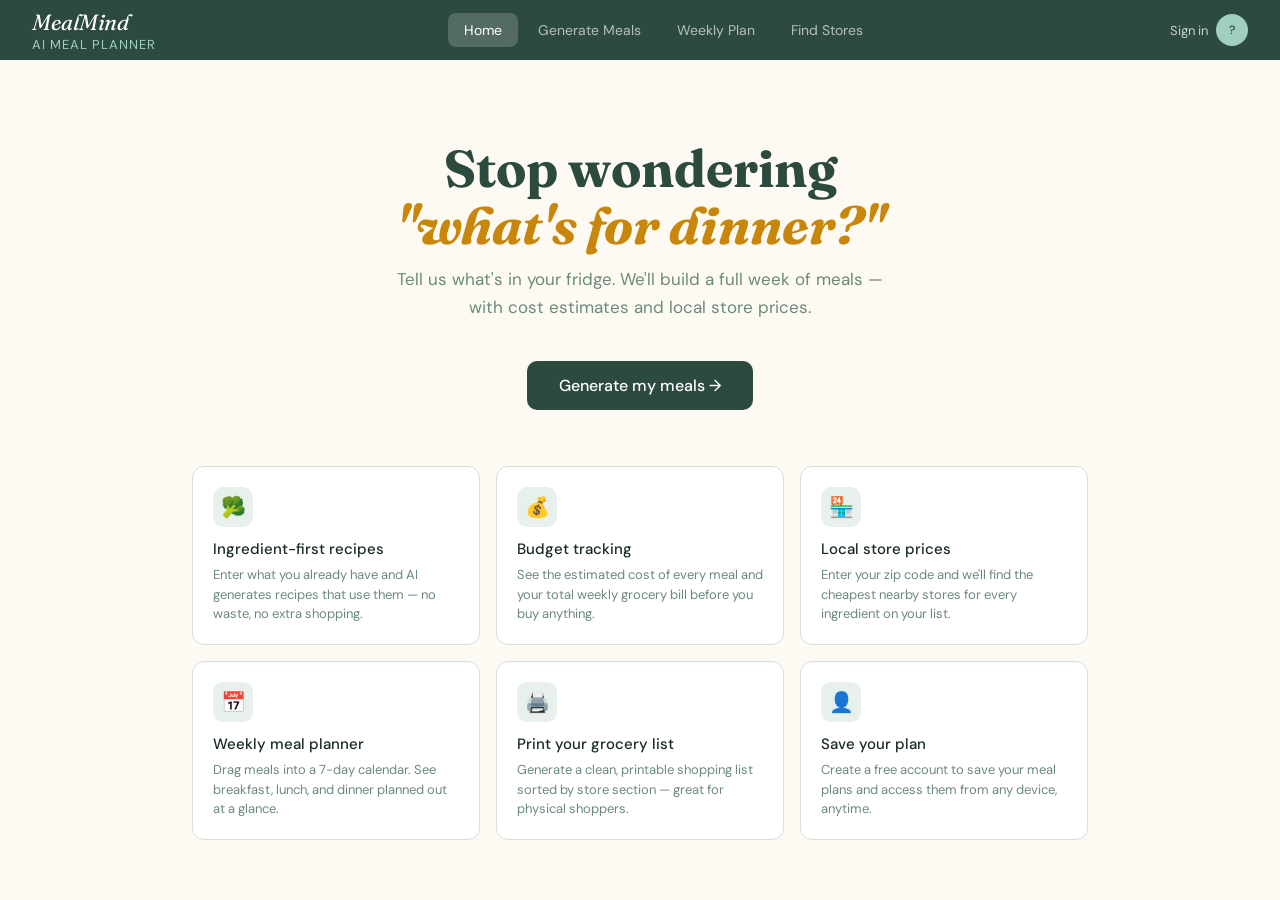
==== meal_planner_app.html @ 2495bc1e "added html test the main html file has been added.... testing it right now" ====
<style>
@import url('https://fonts.googleapis.com/css2?family=Fraunces:ital,wght@0,400;0,500;1,400&family=DM+Sans:wght@400;500&display=swap');
*{box-sizing:border-box;margin:0;padding:0}
:root{
  --cream:#FDFAF4;--sage:#2D4A3E;--sage-light:#4A7A6A;--sage-pale:#E8F0EC;
  --amber:#C8860A;--amber-light:#FFF3D6;--white:#FFFFFF;
  --text:#1A2B24;--muted:#6B8A7A;--border:#D4E0D8;
  --radius:12px;--font-head:'Fraunces',serif;--font-body:'DM Sans',sans-serif;
}
body{font-family:var(--font-body);background:var(--cream);color:var(--text);min-height:100vh}
.sr-only{position:absolute;width:1px;height:1px;overflow:hidden;clip:rect(0,0,0,0)}

/* NAV */
nav{background:var(--sage);padding:0 2rem;display:flex;align-items:center;justify-content:space-between;height:60px;position:sticky;top:0;z-index:100}
.logo{font-family:var(--font-head);font-size:22px;color:#fff;font-style:italic;letter-spacing:-0.5px}
.logo span{font-style:normal;color:#9FCFBF;font-size:13px;display:block;font-family:var(--font-body);letter-spacing:1px;text-transform:uppercase}
.nav-tabs{display:flex;gap:4px}
.nav-tab{background:none;border:none;color:rgba(255,255,255,0.65);font-family:var(--font-body);font-size:14px;padding:8px 16px;border-radius:8px;cursor:pointer;transition:all 0.2s}
.nav-tab:hover{color:#fff;background:rgba(255,255,255,0.1)}
.nav-tab.active{color:#fff;background:rgba(255,255,255,0.18)}
.nav-user{display:flex;align-items:center;gap:8px;color:rgba(255,255,255,0.75);font-size:13px}
.avatar{width:32px;height:32px;border-radius:50%;background:#9FCFBF;display:flex;align-items:center;justify-content:center;font-weight:500;font-size:12px;color:var(--sage)}

/* PAGES */
.page{display:none;padding:2rem;max-width:960px;margin:0 auto}
.page.active{display:block}

/* HOME */
.hero{text-align:center;padding:3rem 1rem 2rem}
.hero h1{font-family:var(--font-head);font-size:52px;color:var(--sage);line-height:1.1;margin-bottom:0.5rem}
.hero h1 em{color:var(--amber);font-style:italic}
.hero p{color:var(--muted);font-size:17px;max-width:520px;margin:0.75rem auto 2rem;line-height:1.6}
.feature-grid{display:grid;grid-template-columns:repeat(3,1fr);gap:1rem;margin-top:1.5rem}
.feat-card{background:var(--white);border:0.5px solid var(--border);border-radius:var(--radius);padding:1.25rem;text-align:left}
.feat-icon{width:40px;height:40px;border-radius:10px;background:var(--sage-pale);display:flex;align-items:center;justify-content:center;margin-bottom:0.75rem;font-size:20px}
.feat-card h3{font-size:15px;font-weight:500;color:var(--text);margin-bottom:0.4rem}
.feat-card p{font-size:13px;color:var(--muted);line-height:1.5}
.cta-btn{background:var(--sage);color:#fff;border:none;padding:14px 32px;border-radius:10px;font-family:var(--font-body);font-size:16px;font-weight:500;cursor:pointer;transition:all 0.2s;margin-top:0.5rem}
.cta-btn:hover{background:var(--sage-light)}

/* GENERATE PAGE */
.page-title{font-family:var(--font-head);font-size:34px;color:var(--sage);margin-bottom:0.25rem}
.page-sub{color:var(--muted);font-size:15px;margin-bottom:2rem}
.two-col{display:grid;grid-template-columns:1fr 1fr;gap:1.5rem}
.card{background:var(--white);border:0.5px solid var(--border);border-radius:var(--radius);padding:1.5rem}
.card-title{font-size:14px;font-weight:500;color:var(--muted);text-transform:uppercase;letter-spacing:0.8px;margin-bottom:1rem}
.tag-input-wrap{display:flex;gap:8px;margin-bottom:0.75rem}
.tag-input-wrap input{flex:1;padding:9px 12px;border:0.5px solid var(--border);border-radius:8px;font-family:var(--font-body);font-size:14px;background:var(--cream);color:var(--text);outline:none}
.tag-input-wrap input:focus{border-color:var(--sage-light)}
.add-btn{background:var(--sage);color:#fff;border:none;padding:9px 14px;border-radius:8px;font-size:14px;cursor:pointer;font-family:var(--font-body)}
.tags{display:flex;flex-wrap:wrap;gap:6px;min-height:36px}
.tag{background:var(--sage-pale);color:var(--sage);padding:5px 10px;border-radius:20px;font-size:13px;display:flex;align-items:center;gap:5px}
.tag button{background:none;border:none;color:var(--sage-light);cursor:pointer;font-size:16px;line-height:1;padding:0}
.pref-row{display:flex;align-items:center;justify-content:space-between;padding:8px 0;border-bottom:0.5px solid var(--border)}
.pref-row:last-child{border-bottom:none}
.pref-label{font-size:14px;color:var(--text)}
select,input[type=text],input[type=number]{padding:7px 10px;border:0.5px solid var(--border);border-radius:8px;font-family:var(--font-body);font-size:13px;background:var(--cream);color:var(--text);outline:none}
select:focus,input[type=text]:focus,input[type=number]:focus{border-color:var(--sage-light)}
.gen-btn{width:100%;background:var(--sage);color:#fff;border:none;padding:14px;border-radius:10px;font-family:var(--font-head);font-size:18px;font-style:italic;cursor:pointer;margin-top:1.5rem;transition:all 0.2s}
.gen-btn:hover{background:var(--sage-light)}
.gen-btn:disabled{opacity:0.6;cursor:not-allowed}

/* RESULTS */
.results-area{margin-top:1.5rem}
.recipe-card{background:var(--white);border:0.5px solid var(--border);border-radius:var(--radius);padding:1.5rem;margin-bottom:1rem}
.recipe-header{display:flex;align-items:flex-start;justify-content:space-between;margin-bottom:1rem}
.recipe-name{font-family:var(--font-head);font-size:22px;color:var(--sage)}
.recipe-meta{display:flex;gap:1rem;font-size:13px;color:var(--muted);margin-top:4px}
.badge{background:var(--amber-light);color:var(--amber);padding:4px 10px;border-radius:20px;font-size:12px;font-weight:500}
.cost-big{font-family:var(--font-head);font-size:28px;color:var(--text);text-align:right}
.cost-big small{font-size:13px;font-family:var(--font-body);color:var(--muted);display:block}
.two-col-recipe{display:grid;grid-template-columns:1fr 1fr;gap:1.5rem}
.section-label{font-size:12px;font-weight:500;color:var(--muted);text-transform:uppercase;letter-spacing:0.8px;margin-bottom:0.6rem}
.ingredient-list{list-style:none}
.ingredient-list li{font-size:14px;color:var(--text);padding:5px 0;border-bottom:0.5px solid var(--border);display:flex;justify-content:space-between}
.ingredient-list li:last-child{border-bottom:none}
.store-price{color:var(--amber);font-size:12px;font-weight:500}
.steps ol{padding-left:1.2rem}
.steps li{font-size:14px;color:var(--text);line-height:1.6;margin-bottom:0.5rem}
.recipe-actions{display:flex;gap:8px;margin-top:1rem;padding-top:1rem;border-top:0.5px solid var(--border)}
.action-btn{border:0.5px solid var(--border);background:none;padding:8px 14px;border-radius:8px;font-size:13px;font-family:var(--font-body);cursor:pointer;color:var(--text);transition:all 0.2s}
.action-btn:hover{background:var(--sage-pale);border-color:var(--sage-light)}
.action-btn.primary{background:var(--sage);color:#fff;border-color:var(--sage)}
.action-btn.primary:hover{background:var(--sage-light)}

/* MEAL PLAN */
.week-grid{display:grid;grid-template-columns:repeat(7,1fr);gap:8px;margin-bottom:1.5rem}
.day-col{background:var(--white);border:0.5px solid var(--border);border-radius:var(--radius);overflow:hidden;min-height:200px}
.day-head{background:var(--sage);color:#fff;font-size:12px;font-weight:500;text-align:center;padding:8px 4px;text-transform:uppercase;letter-spacing:0.5px}
.day-head.today{background:var(--amber)}
.meal-slot{padding:6px 8px;border-bottom:0.5px solid var(--border);min-height:52px}
.meal-slot:last-child{border-bottom:none}
.meal-type{font-size:10px;color:var(--muted);text-transform:uppercase;letter-spacing:0.5px;margin-bottom:3px}
.meal-name{font-size:12px;color:var(--text);line-height:1.3}
.meal-cost{font-size:11px;color:var(--amber);margin-top:2px}
.add-meal-btn{width:100%;background:none;border:none;padding:6px;font-size:18px;color:var(--border);cursor:pointer;transition:color 0.2s}
.add-meal-btn:hover{color:var(--sage)}
.plan-summary{display:grid;grid-template-columns:repeat(4,1fr);gap:1rem;margin-bottom:1.5rem}
.sum-card{background:var(--white);border:0.5px solid var(--border);border-radius:var(--radius);padding:1rem;text-align:center}
.sum-num{font-family:var(--font-head);font-size:28px;color:var(--sage);display:block}
.sum-label{font-size:12px;color:var(--muted);margin-top:2px}
.plan-actions{display:flex;gap:8px;margin-top:1rem}

/* STORES PAGE */
.zip-row{display:flex;gap:10px;align-items:center;margin-bottom:1.5rem}
.zip-row input{width:160px;font-size:16px;letter-spacing:1px}
.zip-btn{background:var(--sage);color:#fff;border:none;padding:10px 20px;border-radius:8px;font-family:var(--font-body);font-size:14px;cursor:pointer}
.stores-grid{display:grid;grid-template-columns:repeat(2,1fr);gap:1rem}
.store-card{background:var(--white);border:0.5px solid var(--border);border-radius:var(--radius);padding:1.25rem;display:flex;gap:1rem;align-items:flex-start}
.store-icon{width:44px;height:44px;border-radius:10px;background:var(--sage-pale);display:flex;align-items:center;justify-content:center;font-size:22px;flex-shrink:0}
.store-info h3{font-size:15px;font-weight:500;margin-bottom:4px}
.store-info p{font-size:13px;color:var(--muted);margin-bottom:6px}
.store-tags{display:flex;gap:5px;flex-wrap:wrap}
.store-tag{background:var(--sage-pale);color:var(--sage);font-size:11px;padding:2px 8px;border-radius:10px}
.cheapest-badge{background:var(--amber-light);color:var(--amber);font-size:11px;padding:2px 8px;border-radius:10px;font-weight:500}

/* LOADING */
.loading{text-align:center;padding:3rem;color:var(--muted)}
.spinner{width:36px;height:36px;border:3px solid var(--border);border-top-color:var(--sage);border-radius:50%;animation:spin 0.8s linear infinite;margin:0 auto 1rem}
@keyframes spin{to{transform:rotate(360deg)}}

/* PRINT */
@media print{
  nav,.nav-tabs,.gen-btn,.action-btn,.cta-btn{display:none!important}
  .page.active{padding:0}
  .week-grid{grid-template-columns:repeat(7,1fr)}
}

/* LOGIN MODAL */
.modal-bg{display:none;position:fixed;inset:0;background:rgba(0,0,0,0.45);z-index:200;align-items:center;justify-content:center}
.modal-bg.open{display:flex}
.modal{background:var(--white);border-radius:16px;padding:2rem;width:360px;max-width:90vw}
.modal h2{font-family:var(--font-head);font-size:24px;color:var(--sage);margin-bottom:0.25rem}
.modal p{font-size:14px;color:var(--muted);margin-bottom:1.5rem}
.form-row{margin-bottom:1rem}
.form-row label{display:block;font-size:13px;color:var(--muted);margin-bottom:5px}
.form-row input{width:100%;padding:10px 12px;border:0.5px solid var(--border);border-radius:8px;font-family:var(--font-body);font-size:14px;background:var(--cream);color:var(--text);outline:none}
.form-row input:focus{border-color:var(--sage-light)}
.modal-btn{width:100%;background:var(--sage);color:#fff;border:none;padding:12px;border-radius:8px;font-family:var(--font-body);font-size:15px;cursor:pointer;margin-top:0.5rem}
.modal-close{float:right;background:none;border:none;font-size:22px;color:var(--muted);cursor:pointer;line-height:1}
</style>

<h2 class="sr-only">MealMind — AI-powered meal planner for college students</h2>

<!-- NAV -->
<nav>
  <div class="logo">MealMind <span>AI Meal Planner</span></div>
  <div class="nav-tabs">
    <button class="nav-tab active" onclick="showPage('home')">Home</button>
    <button class="nav-tab" onclick="showPage('generate')">Generate Meals</button>
    <button class="nav-tab" onclick="showPage('planner')">Weekly Plan</button>
    <button class="nav-tab" onclick="showPage('stores')">Find Stores</button>
  </div>
  <div class="nav-user">
    <span id="user-label" style="cursor:pointer" onclick="openLogin()">Sign in</span>
    <div class="avatar" id="avatar-circle" onclick="openLogin()" style="cursor:pointer">?</div>
  </div>
</nav>

<!-- HOME PAGE -->
<div class="page active" id="page-home">
  <div class="hero">
    <h1>Stop wondering<br><em>"what's for dinner?"</em></h1>
    <p>Tell us what's in your fridge. We'll build a full week of meals — with cost estimates and local store prices.</p>
    <button class="cta-btn" onclick="showPage('generate')">Generate my meals →</button>
  </div>
  <div class="feature-grid">
    <div class="feat-card">
      <div class="feat-icon">🥦</div>
      <h3>Ingredient-first recipes</h3>
      <p>Enter what you already have and AI generates recipes that use them — no waste, no extra shopping.</p>
    </div>
    <div class="feat-card">
      <div class="feat-icon">💰</div>
      <h3>Budget tracking</h3>
      <p>See the estimated cost of every meal and your total weekly grocery bill before you buy anything.</p>
    </div>
    <div class="feat-card">
      <div class="feat-icon">🏪</div>
      <h3>Local store prices</h3>
      <p>Enter your zip code and we'll find the cheapest nearby stores for every ingredient on your list.</p>
    </div>
    <div class="feat-card">
      <div class="feat-icon">📅</div>
      <h3>Weekly meal planner</h3>
      <p>Drag meals into a 7-day calendar. See breakfast, lunch, and dinner planned out at a glance.</p>
    </div>
    <div class="feat-card">
      <div class="feat-icon">🖨️</div>
      <h3>Print your grocery list</h3>
      <p>Generate a clean, printable shopping list sorted by store section — great for physical shoppers.</p>
    </div>
    <div class="feat-card">
      <div class="feat-icon">👤</div>
      <h3>Save your plan</h3>
      <p>Create a free account to save your meal plans and access them from any device, anytime.</p>
    </div>
  </div>
</div>

<!-- GENERATE PAGE -->
<div class="page" id="page-generate">
  <h1 class="page-title">Generate a recipe</h1>
  <p class="page-sub">Add ingredients you have on hand, set your preferences, and let AI cook up ideas.</p>
  <div class="two-col">
    <div>
      <div class="card">
        <div class="card-title">Ingredients I have</div>
        <div class="tag-input-wrap">
          <input type="text" id="ing-input" placeholder="e.g. chicken, rice, broccoli..." onkeydown="if(event.key==='Enter')addIngredient()">
          <button class="add-btn" onclick="addIngredient()">Add</button>
        </div>
        <div class="tags" id="ing-tags"></div>
        <div style="margin-top:1rem;padding-top:1rem;border-top:0.5px solid var(--border)">
          <div style="font-size:12px;color:var(--muted);margin-bottom:8px;text-transform:uppercase;letter-spacing:0.5px">Quick add common items</div>
          <div style="display:flex;flex-wrap:wrap;gap:6px" id="quick-tags"></div>
        </div>
      </div>
    </div>
    <div>
      <div class="card">
        <div class="card-title">Preferences</div>
        <div class="pref-row">
          <span class="pref-label">Meal type</span>
          <select id="meal-type"><option>Any</option><option>Breakfast</option><option>Lunch</option><option>Dinner</option><option>Snack</option></select>
        </div>
        <div class="pref-row">
          <span class="pref-label">Dietary restriction</span>
          <select id="diet"><option>None</option><option>Vegetarian</option><option>Vegan</option><option>Gluten-free</option><option>Dairy-free</option></select>
        </div>
        <div class="pref-row">
          <span class="pref-label">Cook time</span>
          <select id="cook-time"><option>Any</option><option>Under 15 min</option><option>Under 30 min</option><option>Under 1 hour</option></select>
        </div>
        <div class="pref-row">
          <span class="pref-label">Budget per meal</span>
          <select id="budget"><option>Any</option><option>Under $3</option><option>Under $5</option><option>Under $8</option><option>Under $12</option></select>
        </div>
        <div class="pref-row">
          <span class="pref-label">Servings</span>
          <input type="number" id="servings" value="2" min="1" max="8" style="width:60px">
        </div>
        <div class="pref-row">
          <span class="pref-label">Zip code</span>
          <input type="text" id="gen-zip" placeholder="e.g. 83440" style="width:110px">
        </div>
      </div>
    </div>
  </div>
  <button class="gen-btn" id="gen-btn" onclick="generateRecipe()">✦ Generate recipe ideas</button>
  <div class="results-area" id="results-area"></div>
</div>

<!-- PLANNER PAGE -->
<div class="page" id="page-planner">
  <h1 class="page-title">Weekly meal plan</h1>
  <p class="page-sub">Your planned meals for the week at a glance.</p>
  <div class="plan-summary">
    <div class="sum-card"><span class="sum-num" id="total-cost">$0</span><div class="sum-label">Est. weekly cost</div></div>
    <div class="sum-card"><span class="sum-num" id="total-meals">0</span><div class="sum-label">Meals planned</div></div>
    <div class="sum-card"><span class="sum-num" id="avg-cost">$0</span><div class="sum-label">Avg. per meal</div></div>
    <div class="sum-card"><span class="sum-num" id="savings">$0</span><div class="sum-label">Est. savings</div></div>
  </div>
  <div class="week-grid" id="week-grid"></div>
  <div class="plan-actions">
    <button class="action-btn primary" onclick="generateWeekPlan()">✦ AI fill my week</button>
    <button class="action-btn" onclick="window.print()">🖨 Print grocery list</button>
    <button class="action-btn" onclick="clearPlan()">Clear plan</button>
  </div>
</div>

<!-- STORES PAGE -->
<div class="page" id="page-stores">
  <h1 class="page-title">Find nearby stores</h1>
  <p class="page-sub">Enter your zip code to find the cheapest grocery stores in your area.</p>
  <div class="zip-row">
    <input type="text" id="zip-input" placeholder="Enter zip code" maxlength="5" style="width:160px;font-size:15px">
    <button class="zip-btn" onclick="findStores()">Search stores</button>
  </div>
  <div id="stores-result"></div>
</div>

<!-- LOGIN MODAL -->
<div class="modal-bg" id="modal-bg" onclick="if(event.target===this)closeLogin()">
  <div class="modal">
    <button class="modal-close" onclick="closeLogin()">×</button>
    <h2>Welcome back</h2>
    <p>Sign in to save your meal plans and grocery lists.</p>
    <div class="form-row"><label>Email</label><input type="text" id="login-email" placeholder="you@school.edu"></div>
    <div class="form-row"><label>Password</label><input type="password" id="login-pass" placeholder="••••••••"></div>
    <button class="modal-btn" onclick="doLogin()">Sign in</button>
    <p style="text-align:center;font-size:13px;color:var(--muted);margin-top:1rem;cursor:pointer" onclick="doLogin()">Don't have an account? <span style="color:var(--sage)">Sign up free</span></p>
  </div>
</div>

<script>
const QUICK = ['eggs','pasta','rice','chicken','onion','garlic','tomatoes','cheese','milk','bread','potatoes','carrots','beans','spinach','olive oil'];
let ingredients = [];
let mealPlan = {};
let loggedIn = false;
let userName = '';

const days = ['Mon','Tue','Wed','Thu','Fri','Sat','Sun'];
const slots = ['Breakfast','Lunch','Dinner'];

function init(){
  const qt = document.getElementById('quick-tags');
  QUICK.forEach(i=>{
    const b = document.createElement('button');
    b.textContent = i;
    b.className = 'tag';
    b.style.cursor='pointer';
    b.onclick=()=>{if(!ingredients.includes(i)){ingredients.push(i);renderTags();}};
    qt.appendChild(b);
  });
  buildWeekGrid();
}

function showPage(p){
  document.querySelectorAll('.page').forEach(el=>el.classList.remove('active'));
  document.querySelectorAll('.nav-tab').forEach(el=>el.classList.remove('active'));
  document.getElementById('page-'+p).classList.add('active');
  const tabs = document.querySelectorAll('.nav-tab');
  const map = {home:0,generate:1,planner:2,stores:3};
  tabs[map[p]].classList.add('active');
}

function addIngredient(){
  const inp = document.getElementById('ing-input');
  const val = inp.value.trim().toLowerCase();
  if(val && !ingredients.includes(val)){ingredients.push(val);renderTags();}
  inp.value='';
}

function removeIngredient(i){
  ingredients.splice(i,1);renderTags();
}

function renderTags(){
  const el = document.getElementById('ing-tags');
  el.innerHTML = ingredients.map((t,i)=>`<span class="tag">${t}<button onclick="removeIngredient(${i})">×</button></span>`).join('');
}

async function generateRecipe(){
  if(ingredients.length===0){
    alert('Please add at least one ingredient!');return;
  }
  const btn = document.getElementById('gen-btn');
  btn.disabled=true; btn.textContent='Generating...';
  document.getElementById('results-area').innerHTML='<div class="loading"><div class="spinner"></div><p>AI is crafting your recipes...</p></div>';
  
  const diet = document.getElementById('diet').value;
  const mtype = document.getElementById('meal-type').value;
  const time = document.getElementById('cook-time').value;
  const budget = document.getElementById('budget').value;
  const servings = document.getElementById('servings').value;
  const zip = document.getElementById('gen-zip').value || '83440';

  const prompt = `You are a college meal planning assistant. Given these ingredients: ${ingredients.join(', ')}, generate 2 creative, budget-friendly recipes. 
Preferences: meal type=${mtype}, dietary=${diet}, cook time=${time}, budget=${budget}, servings=${servings}.

Respond ONLY with a JSON array of 2 recipe objects, no markdown, no preamble. Each object:
{
  "name": string,
  "cookTime": string,
  "servings": number,
  "costPerServing": number,
  "totalCost": number,
  "ingredients": [{"name":string,"amount":string,"estimatedPrice":number,"cheapestStore":string}],
  "steps": [string],
  "tags": [string],
  "mealType": string
}
Keep costs realistic for US college students (very budget friendly). Pick realistic local store names (Walmart, Kroger, Aldi, Target, etc.) for cheapestStore based on zip ${zip}.`;

  try{
    const res = await fetch('https://api.anthropic.com/v1/messages',{
      method:'POST',
      headers:{'Content-Type':'application/json'},
      body:JSON.stringify({
        model:'claude-sonnet-4-20250514',
        max_tokens:1500,
        messages:[{role:'user',content:prompt}]
      })
    });
    const data = await res.json();
    const text = data.content.map(c=>c.text||'').join('');
    const clean = text.replace(/```json|```/g,'').trim();
    const recipes = JSON.parse(clean);
    renderRecipes(recipes);
  }catch(e){
    document.getElementById('results-area').innerHTML=`<div class="card"><p style="color:red">Error generating recipes. Please try again.</p></div>`;
  }
  btn.disabled=false; btn.textContent='✦ Generate recipe ideas';
}

function renderRecipes(recipes){
  const area = document.getElementById('results-area');
  area.innerHTML = recipes.map((r,ri)=>`
  <div class="recipe-card">
    <div class="recipe-header">
      <div>
        <div class="recipe-name">${r.name}</div>
        <div class="recipe-meta">
          <span>⏱ ${r.cookTime}</span>
          <span>👤 ${r.servings} servings</span>
          <span>${r.mealType}</span>
        </div>
        <div style="margin-top:8px;display:flex;gap:6px;flex-wrap:wrap">
          ${(r.tags||[]).map(t=>`<span class="badge">${t}</span>`).join('')}
        </div>
      </div>
      <div>
        <div class="cost-big">$${r.totalCost.toFixed(2)}<small>total · $${r.costPerServing.toFixed(2)}/serving</small></div>
        <button class="action-btn primary" style="margin-top:8px;font-size:12px" onclick="addToPlan('${r.name.replace(/'/g,"\\'")}','$${r.totalCost.toFixed(2)}')">+ Add to plan</button>
      </div>
    </div>
    <div class="two-col-recipe">
      <div>
        <div class="section-label">Ingredients</div>
        <ul class="ingredient-list">
          ${r.ingredients.map(i=>`<li><span>${i.amount} ${i.name}</span><span><span class="store-price">$${(i.estimatedPrice||0).toFixed(2)}</span> <span style="font-size:11px;color:var(--muted)">${i.cheapestStore||''}</span></span></li>`).join('')}
        </ul>
      </div>
      <div class="steps">
        <div class="section-label">Instructions</div>
        <ol>${r.steps.map(s=>`<li>${s}</li>`).join('')}</ol>
      </div>
    </div>
    <div class="recipe-actions">
      <button class="action-btn" onclick="addToPlan('${r.name.replace(/'/g,"\\'")}','$${r.totalCost.toFixed(2)}')">📅 Add to meal plan</button>
      <button class="action-btn" onclick="printRecipe(${ri})">🖨 Print recipe</button>
      <button class="action-btn" onclick="saveRecipe('${r.name.replace(/'/g,"\\'")}')">♡ Save</button>
    </div>
  </div>`).join('');
  window._lastRecipes = recipes;
}

function addToPlan(name, cost){
  const day = days[Math.floor(Math.random()*7)];
  const slot = slots[Math.floor(Math.random()*3)];
  if(!mealPlan[day]) mealPlan[day]={};
  mealPlan[day][slot]={name,cost};
  renderWeekGrid();
  updateSummary();
  showPage('planner');
}

function buildWeekGrid(){
  const grid = document.getElementById('week-grid');
  const today = new Date().getDay();
  const todayMap={1:'Mon',2:'Tue',3:'Wed',4:'Thu',5:'Fri',6:'Sat',0:'Sun'};
  grid.innerHTML = days.map(d=>`
  <div class="day-col">
    <div class="day-head ${todayMap[today]===d?'today':''}">${d}</div>
    ${slots.map(s=>`
    <div class="meal-slot" id="slot-${d}-${s}">
      <div class="meal-type">${s}</div>
      <div class="meal-name" id="meal-${d}-${s}" style="color:var(--border);font-size:11px">empty</div>
    </div>`).join('')}
    <button class="add-meal-btn" onclick="promptAddMeal('${d}')">+</button>
  </div>`).join('');
}

function renderWeekGrid(){
  days.forEach(d=>{
    slots.forEach(s=>{
      const el = document.getElementById('meal-'+d+'-'+s);
      if(el && mealPlan[d]&&mealPlan[d][s]){
        const m = mealPlan[d][s];
        el.innerHTML=`<span style="color:var(--text)">${m.name}</span><div class="meal-cost">${m.cost}</div>`;
      }
    });
  });
}

function promptAddMeal(day){
  const name = prompt(`Add meal to ${day}:`);
  if(!name) return;
  const slot = slots[Math.floor(Math.random()*3)];
  if(!mealPlan[day]) mealPlan[day]={};
  mealPlan[day][slot]={name,cost:'$4.50'};
  renderWeekGrid();
  updateSummary();
}

function updateSummary(){
  let total=0,count=0;
  days.forEach(d=>{
    if(mealPlan[d]) slots.forEach(s=>{
      if(mealPlan[d][s]){
        count++;
        const c=parseFloat((mealPlan[d][s].cost||'$0').replace('$',''))||0;
        total+=c;
      }
    });
  });
  document.getElementById('total-cost').textContent='$'+total.toFixed(2);
  document.getElementById('total-meals').textContent=count;
  document.getElementById('avg-cost').textContent=count?'$'+(total/count).toFixed(2):'$0';
  document.getElementById('savings').textContent='$'+(total*0.18).toFixed(2);
}

async function generateWeekPlan(){
  const btn = document.querySelector('.plan-actions .action-btn.primary');
  btn.disabled=true; btn.textContent='Generating...';
  try{
    const res = await fetch('https://api.anthropic.com/v1/messages',{
      method:'POST',
      headers:{'Content-Type':'application/json'},
      body:JSON.stringify({
        model:'claude-sonnet-4-20250514',
        max_tokens:1000,
        messages:[{role:'user',content:`Generate a budget college meal plan for 7 days (Mon-Sun) with breakfast, lunch, dinner. Return ONLY JSON object: {"Mon":{"Breakfast":{"name":"...","cost":"$X.XX"},"Lunch":{...},"Dinner":{...}},...} for all 7 days. Keep costs under $5/meal. No markdown.`}]
      })
    });
    const data = await res.json();
    const text = data.content.map(c=>c.text||'').join('');
    const clean = text.replace(/```json|```/g,'').trim();
    mealPlan = JSON.parse(clean);
    renderWeekGrid();
    updateSummary();
  }catch(e){
    alert('Could not generate plan. Try again!');
  }
  btn.disabled=false; btn.textContent='✦ AI fill my week';
}

function clearPlan(){
  mealPlan={};
  buildWeekGrid();
  updateSummary();
}

function findStores(){
  const zip = document.getElementById('zip-input').value.trim();
  if(!zip||zip.length<5){alert('Enter a valid 5-digit zip code');return;}
  const el = document.getElementById('stores-result');
  el.innerHTML='<div class="loading"><div class="spinner"></div><p>Finding stores near '+zip+'...</p></div>';
  setTimeout(()=>{
    const stores=[
      {icon:'🛒',name:'Walmart Supercenter',dist:'0.8 mi',addr:'123 College Blvd',tags:['Cheapest overall','Open 24hr'],cheapest:true},
      {icon:'🏪',name:'Aldi',dist:'1.2 mi',addr:'456 Main St',tags:['Best produce prices','No-frills'],cheapest:false},
      {icon:'🛍',name:'Kroger',dist:'1.5 mi',addr:'789 University Ave',tags:['Good selection','Loyalty discounts'],cheapest:false},
      {icon:'🎯',name:'Target',dist:'2.1 mi',addr:'321 Market Ln',tags:['Household basics','Student deals'],cheapest:false},
    ];
    el.innerHTML=`<div class="stores-grid">${stores.map(s=>`
    <div class="store-card">
      <div class="store-icon">${s.icon}</div>
      <div class="store-info">
        <h3>${s.name}</h3>
        <p style="font-size:12px">📍 ${s.addr} · ${s.dist}</p>
        <div class="store-tags">
          ${s.cheapest?'<span class="cheapest-badge">💰 Cheapest near you</span>':''}
          ${s.tags.map(t=>`<span class="store-tag">${t}</span>`).join('')}
        </div>
      </div>
    </div>`).join('')}</div>
    <p style="font-size:13px;color:var(--muted);margin-top:1rem">Showing stores near zip code ${zip}. Prices vary — always check store apps for current deals.</p>`;
  },1200);
}

function openLogin(){
  document.getElementById('modal-bg').classList.add('open');
}
function closeLogin(){
  document.getElementById('modal-bg').classList.remove('open');
}
function doLogin(){
  const email = document.getElementById('login-email').value;
  const name = email.split('@')[0]||'Student';
  loggedIn=true; userName=name;
  document.getElementById('user-label').textContent=name;
  document.getElementById('avatar-circle').textContent=name[0].toUpperCase();
  closeLogin();
}

function saveRecipe(name){
  if(!loggedIn){openLogin();}else{alert('Recipe "'+name+'" saved to your account!');}
}

function printRecipe(idx){
  if(!window._lastRecipes) return;
  const r = window._lastRecipes[idx];
  const win=window.open('','_blank');
  win.document.write(`<html><head><title>${r.name}</title><style>body{font-family:sans-serif;max-width:600px;margin:2rem auto}h1{color:#2D4A3E}ul li{margin-bottom:4px}ol li{margin-bottom:6px}</style></head><body><h1>${r.name}</h1><p>⏱ ${r.cookTime} · 👤 ${r.servings} servings · 💰 $${r.totalCost.toFixed(2)} total</p><h2>Ingredients</h2><ul>${r.ingredients.map(i=>`<li>${i.amount} ${i.name} — $${(i.estimatedPrice||0).toFixed(2)} (${i.cheapestStore})</li>`).join('')}</ul><h2>Instructions</h2><ol>${r.steps.map(s=>`<li>${s}</li>`).join('')}</ol></body></html>`);
  win.print();
}

init();
</script>
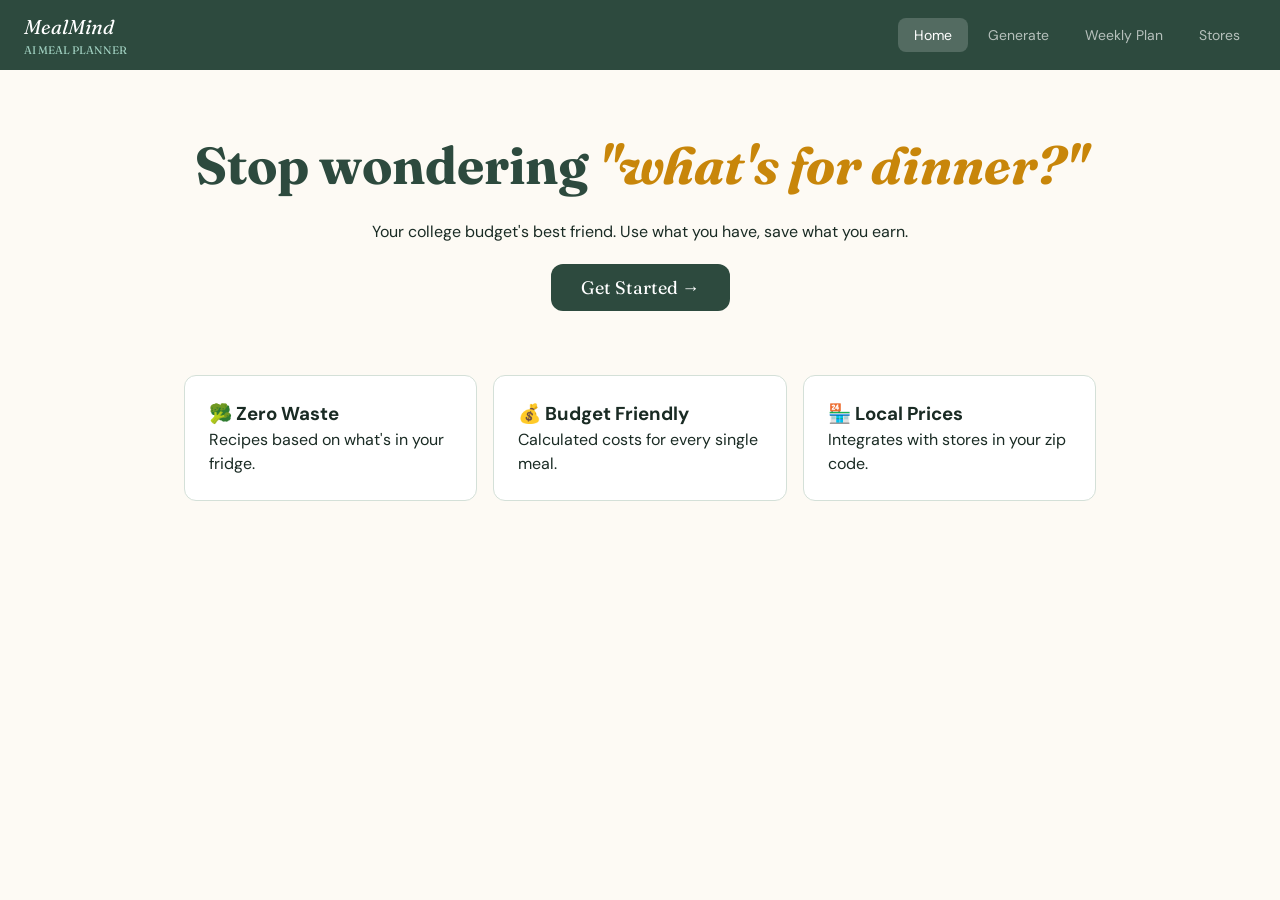
==== commit 8d45c76e: "changed the meal planner stuff" ====
--- a/meal_planner_app.html
+++ b/meal_planner_app.html
@@ -1,592 +1,255 @@
-
-<style>
-@import url('https://fonts.googleapis.com/css2?family=Fraunces:ital,wght@0,400;0,500;1,400&family=DM+Sans:wght@400;500&display=swap');
-*{box-sizing:border-box;margin:0;padding:0}
-:root{
-  --cream:#FDFAF4;--sage:#2D4A3E;--sage-light:#4A7A6A;--sage-pale:#E8F0EC;
-  --amber:#C8860A;--amber-light:#FFF3D6;--white:#FFFFFF;
-  --text:#1A2B24;--muted:#6B8A7A;--border:#D4E0D8;
-  --radius:12px;--font-head:'Fraunces',serif;--font-body:'DM Sans',sans-serif;
-}
-body{font-family:var(--font-body);background:var(--cream);color:var(--text);min-height:100vh}
-.sr-only{position:absolute;width:1px;height:1px;overflow:hidden;clip:rect(0,0,0,0)}
-
-/* NAV */
-nav{background:var(--sage);padding:0 2rem;display:flex;align-items:center;justify-content:space-between;height:60px;position:sticky;top:0;z-index:100}
-.logo{font-family:var(--font-head);font-size:22px;color:#fff;font-style:italic;letter-spacing:-0.5px}
-.logo span{font-style:normal;color:#9FCFBF;font-size:13px;display:block;font-family:var(--font-body);letter-spacing:1px;text-transform:uppercase}
-.nav-tabs{display:flex;gap:4px}
-.nav-tab{background:none;border:none;color:rgba(255,255,255,0.65);font-family:var(--font-body);font-size:14px;padding:8px 16px;border-radius:8px;cursor:pointer;transition:all 0.2s}
-.nav-tab:hover{color:#fff;background:rgba(255,255,255,0.1)}
-.nav-tab.active{color:#fff;background:rgba(255,255,255,0.18)}
-.nav-user{display:flex;align-items:center;gap:8px;color:rgba(255,255,255,0.75);font-size:13px}
-.avatar{width:32px;height:32px;border-radius:50%;background:#9FCFBF;display:flex;align-items:center;justify-content:center;font-weight:500;font-size:12px;color:var(--sage)}
-
-/* PAGES */
-.page{display:none;padding:2rem;max-width:960px;margin:0 auto}
-.page.active{display:block}
-
-/* HOME */
-.hero{text-align:center;padding:3rem 1rem 2rem}
-.hero h1{font-family:var(--font-head);font-size:52px;color:var(--sage);line-height:1.1;margin-bottom:0.5rem}
-.hero h1 em{color:var(--amber);font-style:italic}
-.hero p{color:var(--muted);font-size:17px;max-width:520px;margin:0.75rem auto 2rem;line-height:1.6}
-.feature-grid{display:grid;grid-template-columns:repeat(3,1fr);gap:1rem;margin-top:1.5rem}
-.feat-card{background:var(--white);border:0.5px solid var(--border);border-radius:var(--radius);padding:1.25rem;text-align:left}
-.feat-icon{width:40px;height:40px;border-radius:10px;background:var(--sage-pale);display:flex;align-items:center;justify-content:center;margin-bottom:0.75rem;font-size:20px}
-.feat-card h3{font-size:15px;font-weight:500;color:var(--text);margin-bottom:0.4rem}
-.feat-card p{font-size:13px;color:var(--muted);line-height:1.5}
-.cta-btn{background:var(--sage);color:#fff;border:none;padding:14px 32px;border-radius:10px;font-family:var(--font-body);font-size:16px;font-weight:500;cursor:pointer;transition:all 0.2s;margin-top:0.5rem}
-.cta-btn:hover{background:var(--sage-light)}
-
-/* GENERATE PAGE */
-.page-title{font-family:var(--font-head);font-size:34px;color:var(--sage);margin-bottom:0.25rem}
-.page-sub{color:var(--muted);font-size:15px;margin-bottom:2rem}
-.two-col{display:grid;grid-template-columns:1fr 1fr;gap:1.5rem}
-.card{background:var(--white);border:0.5px solid var(--border);border-radius:var(--radius);padding:1.5rem}
-.card-title{font-size:14px;font-weight:500;color:var(--muted);text-transform:uppercase;letter-spacing:0.8px;margin-bottom:1rem}
-.tag-input-wrap{display:flex;gap:8px;margin-bottom:0.75rem}
-.tag-input-wrap input{flex:1;padding:9px 12px;border:0.5px solid var(--border);border-radius:8px;font-family:var(--font-body);font-size:14px;background:var(--cream);color:var(--text);outline:none}
-.tag-input-wrap input:focus{border-color:var(--sage-light)}
-.add-btn{background:var(--sage);color:#fff;border:none;padding:9px 14px;border-radius:8px;font-size:14px;cursor:pointer;font-family:var(--font-body)}
-.tags{display:flex;flex-wrap:wrap;gap:6px;min-height:36px}
-.tag{background:var(--sage-pale);color:var(--sage);padding:5px 10px;border-radius:20px;font-size:13px;display:flex;align-items:center;gap:5px}
-.tag button{background:none;border:none;color:var(--sage-light);cursor:pointer;font-size:16px;line-height:1;padding:0}
-.pref-row{display:flex;align-items:center;justify-content:space-between;padding:8px 0;border-bottom:0.5px solid var(--border)}
-.pref-row:last-child{border-bottom:none}
-.pref-label{font-size:14px;color:var(--text)}
-select,input[type=text],input[type=number]{padding:7px 10px;border:0.5px solid var(--border);border-radius:8px;font-family:var(--font-body);font-size:13px;background:var(--cream);color:var(--text);outline:none}
-select:focus,input[type=text]:focus,input[type=number]:focus{border-color:var(--sage-light)}
-.gen-btn{width:100%;background:var(--sage);color:#fff;border:none;padding:14px;border-radius:10px;font-family:var(--font-head);font-size:18px;font-style:italic;cursor:pointer;margin-top:1.5rem;transition:all 0.2s}
-.gen-btn:hover{background:var(--sage-light)}
-.gen-btn:disabled{opacity:0.6;cursor:not-allowed}
-
-/* RESULTS */
-.results-area{margin-top:1.5rem}
-.recipe-card{background:var(--white);border:0.5px solid var(--border);border-radius:var(--radius);padding:1.5rem;margin-bottom:1rem}
-.recipe-header{display:flex;align-items:flex-start;justify-content:space-between;margin-bottom:1rem}
-.recipe-name{font-family:var(--font-head);font-size:22px;color:var(--sage)}
-.recipe-meta{display:flex;gap:1rem;font-size:13px;color:var(--muted);margin-top:4px}
-.badge{background:var(--amber-light);color:var(--amber);padding:4px 10px;border-radius:20px;font-size:12px;font-weight:500}
-.cost-big{font-family:var(--font-head);font-size:28px;color:var(--text);text-align:right}
-.cost-big small{font-size:13px;font-family:var(--font-body);color:var(--muted);display:block}
-.two-col-recipe{display:grid;grid-template-columns:1fr 1fr;gap:1.5rem}
-.section-label{font-size:12px;font-weight:500;color:var(--muted);text-transform:uppercase;letter-spacing:0.8px;margin-bottom:0.6rem}
-.ingredient-list{list-style:none}
-.ingredient-list li{font-size:14px;color:var(--text);padding:5px 0;border-bottom:0.5px solid var(--border);display:flex;justify-content:space-between}
-.ingredient-list li:last-child{border-bottom:none}
-.store-price{color:var(--amber);font-size:12px;font-weight:500}
-.steps ol{padding-left:1.2rem}
-.steps li{font-size:14px;color:var(--text);line-height:1.6;margin-bottom:0.5rem}
-.recipe-actions{display:flex;gap:8px;margin-top:1rem;padding-top:1rem;border-top:0.5px solid var(--border)}
-.action-btn{border:0.5px solid var(--border);background:none;padding:8px 14px;border-radius:8px;font-size:13px;font-family:var(--font-body);cursor:pointer;color:var(--text);transition:all 0.2s}
-.action-btn:hover{background:var(--sage-pale);border-color:var(--sage-light)}
-.action-btn.primary{background:var(--sage);color:#fff;border-color:var(--sage)}
-.action-btn.primary:hover{background:var(--sage-light)}
-
-/* MEAL PLAN */
-.week-grid{display:grid;grid-template-columns:repeat(7,1fr);gap:8px;margin-bottom:1.5rem}
-.day-col{background:var(--white);border:0.5px solid var(--border);border-radius:var(--radius);overflow:hidden;min-height:200px}
-.day-head{background:var(--sage);color:#fff;font-size:12px;font-weight:500;text-align:center;padding:8px 4px;text-transform:uppercase;letter-spacing:0.5px}
-.day-head.today{background:var(--amber)}
-.meal-slot{padding:6px 8px;border-bottom:0.5px solid var(--border);min-height:52px}
-.meal-slot:last-child{border-bottom:none}
-.meal-type{font-size:10px;color:var(--muted);text-transform:uppercase;letter-spacing:0.5px;margin-bottom:3px}
-.meal-name{font-size:12px;color:var(--text);line-height:1.3}
-.meal-cost{font-size:11px;color:var(--amber);margin-top:2px}
-.add-meal-btn{width:100%;background:none;border:none;padding:6px;font-size:18px;color:var(--border);cursor:pointer;transition:color 0.2s}
-.add-meal-btn:hover{color:var(--sage)}
-.plan-summary{display:grid;grid-template-columns:repeat(4,1fr);gap:1rem;margin-bottom:1.5rem}
-.sum-card{background:var(--white);border:0.5px solid var(--border);border-radius:var(--radius);padding:1rem;text-align:center}
-.sum-num{font-family:var(--font-head);font-size:28px;color:var(--sage);display:block}
-.sum-label{font-size:12px;color:var(--muted);margin-top:2px}
-.plan-actions{display:flex;gap:8px;margin-top:1rem}
-
-/* STORES PAGE */
-.zip-row{display:flex;gap:10px;align-items:center;margin-bottom:1.5rem}
-.zip-row input{width:160px;font-size:16px;letter-spacing:1px}
-.zip-btn{background:var(--sage);color:#fff;border:none;padding:10px 20px;border-radius:8px;font-family:var(--font-body);font-size:14px;cursor:pointer}
-.stores-grid{display:grid;grid-template-columns:repeat(2,1fr);gap:1rem}
-.store-card{background:var(--white);border:0.5px solid var(--border);border-radius:var(--radius);padding:1.25rem;display:flex;gap:1rem;align-items:flex-start}
-.store-icon{width:44px;height:44px;border-radius:10px;background:var(--sage-pale);display:flex;align-items:center;justify-content:center;font-size:22px;flex-shrink:0}
-.store-info h3{font-size:15px;font-weight:500;margin-bottom:4px}
-.store-info p{font-size:13px;color:var(--muted);margin-bottom:6px}
-.store-tags{display:flex;gap:5px;flex-wrap:wrap}
-.store-tag{background:var(--sage-pale);color:var(--sage);font-size:11px;padding:2px 8px;border-radius:10px}
-.cheapest-badge{background:var(--amber-light);color:var(--amber);font-size:11px;padding:2px 8px;border-radius:10px;font-weight:500}
-
-/* LOADING */
-.loading{text-align:center;padding:3rem;color:var(--muted)}
-.spinner{width:36px;height:36px;border:3px solid var(--border);border-top-color:var(--sage);border-radius:50%;animation:spin 0.8s linear infinite;margin:0 auto 1rem}
-@keyframes spin{to{transform:rotate(360deg)}}
-
-/* PRINT */
-@media print{
-  nav,.nav-tabs,.gen-btn,.action-btn,.cta-btn{display:none!important}
-  .page.active{padding:0}
-  .week-grid{grid-template-columns:repeat(7,1fr)}
-}
-
-/* LOGIN MODAL */
-.modal-bg{display:none;position:fixed;inset:0;background:rgba(0,0,0,0.45);z-index:200;align-items:center;justify-content:center}
-.modal-bg.open{display:flex}
-.modal{background:var(--white);border-radius:16px;padding:2rem;width:360px;max-width:90vw}
-.modal h2{font-family:var(--font-head);font-size:24px;color:var(--sage);margin-bottom:0.25rem}
-.modal p{font-size:14px;color:var(--muted);margin-bottom:1.5rem}
-.form-row{margin-bottom:1rem}
-.form-row label{display:block;font-size:13px;color:var(--muted);margin-bottom:5px}
-.form-row input{width:100%;padding:10px 12px;border:0.5px solid var(--border);border-radius:8px;font-family:var(--font-body);font-size:14px;background:var(--cream);color:var(--text);outline:none}
-.form-row input:focus{border-color:var(--sage-light)}
-.modal-btn{width:100%;background:var(--sage);color:#fff;border:none;padding:12px;border-radius:8px;font-family:var(--font-body);font-size:15px;cursor:pointer;margin-top:0.5rem}
-.modal-close{float:right;background:none;border:none;font-size:22px;color:var(--muted);cursor:pointer;line-height:1}
-</style>
-
-<h2 class="sr-only">MealMind — AI-powered meal planner for college students</h2>
-
-<!-- NAV -->
+<!DOCTYPE html>
+<html lang="en">
+<head>
+    <meta charset="UTF-8">
+    <meta name="viewport" content="width=device-width, initial-scale=1.0">
+    <title>MealMind AI | Student Meal Planner</title>
+    <style>
+        @import url('https://fonts.googleapis.com/css2?family=Fraunces:ital,wght@0,400;0,500;1,400&family=DM+Sans:wght@400;500&display=swap');
+        
+        :root {
+            --cream: #FDFAF4; --sage: #2D4A3E; --sage-light: #4A7A6A; --sage-pale: #E8F0EC;
+            --amber: #C8860A; --amber-light: #FFF3D6; --white: #FFFFFF;
+            --text: #1A2B24; --muted: #6B8A7A; --border: #D4E0D8;
+            --radius: 12px; --font-head: 'Fraunces', serif; --font-body: 'DM Sans', sans-serif;
+        }
+
+        * { box-sizing: border-box; margin: 0; padding: 0; }
+        body { font-family: var(--font-body); background: var(--cream); color: var(--text); min-height: 100vh; line-height: 1.5; }
+
+        /* NAVIGATION - Updated for Mobile */
+        nav { 
+            background: var(--sage); 
+            padding: 0 1.5rem; 
+            display: flex; 
+            align-items: center; 
+            justify-content: space-between; 
+            height: 70px; 
+            position: sticky; 
+            top: 0; 
+            z-index: 100; 
+        }
+        .logo { font-family: var(--font-head); font-size: 20px; color: #fff; font-style: italic; }
+        .logo span { font-style: normal; color: #9FCFBF; font-size: 11px; display: block; text-transform: uppercase; }
+
+        .nav-tabs { display: flex; gap: 4px; }
+        
+        /* Mobile Menu Toggle */
+        .menu-toggle { display: none; background: none; border: none; color: white; font-size: 24px; cursor: pointer; }
+
+        @media (max-width: 768px) {
+            .nav-tabs { 
+                position: fixed; top: 70px; left: 0; right: 0; background: var(--sage); 
+                flex-direction: column; padding: 1rem; gap: 10px;
+                display: none; border-top: 1px solid rgba(255,255,255,0.1);
+            }
+            .nav-tabs.open { display: flex; }
+            .menu-toggle { display: block; }
+            .hero h1 { font-size: 36px !important; }
+            .two-col, .feature-grid, .stores-grid, .two-col-recipe { grid-template-columns: 1fr !important; }
+            .plan-summary { grid-template-columns: 1fr 1fr !important; }
+            .week-grid { display: flex; flex-direction: column; }
+        }
+
+        .nav-tab { background: none; border: none; color: rgba(255,255,255,0.65); font-family: var(--font-body); font-size: 14px; padding: 8px 16px; border-radius: 8px; cursor: pointer; text-align: left; }
+        .nav-tab.active { color: #fff; background: rgba(255,255,255,0.18); }
+
+        /* LAYOUT */
+        .page { display: none; padding: 1.5rem; max-width: 960px; margin: 0 auto; animation: fadeIn 0.3s ease; }
+        .page.active { display: block; }
+        @keyframes fadeIn { from { opacity: 0; transform: translateY(10px); } to { opacity: 1; transform: translateY(0); } }
+
+        /* CARDS & UI ELEMENTS */
+        .card { background: var(--white); border: 0.5px solid var(--border); border-radius: var(--radius); padding: 1.5rem; margin-bottom: 1rem; }
+        .hero { text-align: center; padding: 2rem 0; }
+        .hero h1 { font-family: var(--font-head); font-size: 52px; color: var(--sage); margin-bottom: 1rem; }
+        .hero em { color: var(--amber); font-style: italic; }
+        
+        .feature-grid { display: grid; grid-template-columns: repeat(3, 1fr); gap: 1rem; margin-top: 2rem; }
+        .feat-card { background: var(--white); border: 1px solid var(--border); border-radius: var(--radius); padding: 1.5rem; }
+
+        .tag-input-wrap { display: flex; gap: 8px; margin-bottom: 1rem; }
+        input, select { width: 100%; padding: 12px; border: 1px solid var(--border); border-radius: 8px; font-family: var(--font-body); background: #fff; }
+        
+        .tags { display: flex; flex-wrap: wrap; gap: 8px; margin-bottom: 1rem; }
+        .tag { background: var(--sage-pale); color: var(--sage); padding: 6px 12px; border-radius: 20px; font-size: 13px; display: flex; align-items: center; gap: 5px; }
+        .tag button { border: none; background: none; cursor: pointer; font-weight: bold; }
+
+        .gen-btn { width: 100%; background: var(--sage); color: white; border: none; padding: 16px; border-radius: 12px; font-family: var(--font-head); font-size: 18px; cursor: pointer; }
+        
+        /* WEEKLY PLANNER */
+        .week-grid { display: grid; grid-template-columns: repeat(7, 1fr); gap: 8px; margin-top: 1rem; }
+        .day-col { background: white; border: 1px solid var(--border); border-radius: 8px; min-height: 150px; }
+        .day-head { background: var(--sage); color: white; text-align: center; padding: 5px; font-size: 12px; font-weight: bold; }
+        .meal-slot { padding: 8px; border-bottom: 1px solid #eee; font-size: 11px; }
+        .meal-name { font-weight: 500; color: var(--sage); }
+
+        /* MODAL */
+        .modal-bg { position: fixed; inset: 0; background: rgba(0,0,0,0.5); display: none; align-items: center; justify-content: center; z-index: 200; padding: 1rem; }
+        .modal-bg.open { display: flex; }
+        .modal { background: white; padding: 2rem; border-radius: 16px; width: 100%; max-width: 400px; }
+    </style>
+</head>
+<body>
+
 <nav>
-  <div class="logo">MealMind <span>AI Meal Planner</span></div>
-  <div class="nav-tabs">
-    <button class="nav-tab active" onclick="showPage('home')">Home</button>
-    <button class="nav-tab" onclick="showPage('generate')">Generate Meals</button>
-    <button class="nav-tab" onclick="showPage('planner')">Weekly Plan</button>
-    <button class="nav-tab" onclick="showPage('stores')">Find Stores</button>
-  </div>
-  <div class="nav-user">
-    <span id="user-label" style="cursor:pointer" onclick="openLogin()">Sign in</span>
-    <div class="avatar" id="avatar-circle" onclick="openLogin()" style="cursor:pointer">?</div>
-  </div>
+    <div class="logo">MealMind <span>AI Meal Planner</span></div>
+    <button class="menu-toggle" onclick="toggleMenu()">☰</button>
+    <div class="nav-tabs" id="nav-tabs">
+        <button class="nav-tab active" onclick="showPage('home')">Home</button>
+        <button class="nav-tab" onclick="showPage('generate')">Generate</button>
+        <button class="nav-tab" onclick="showPage('planner')">Weekly Plan</button>
+        <button class="nav-tab" onclick="showPage('stores')">Stores</button>
+    </div>
 </nav>
 
-<!-- HOME PAGE -->
 <div class="page active" id="page-home">
-  <div class="hero">
-    <h1>Stop wondering<br><em>"what's for dinner?"</em></h1>
-    <p>Tell us what's in your fridge. We'll build a full week of meals — with cost estimates and local store prices.</p>
-    <button class="cta-btn" onclick="showPage('generate')">Generate my meals →</button>
-  </div>
-  <div class="feature-grid">
-    <div class="feat-card">
-      <div class="feat-icon">🥦</div>
-      <h3>Ingredient-first recipes</h3>
-      <p>Enter what you already have and AI generates recipes that use them — no waste, no extra shopping.</p>
-    </div>
-    <div class="feat-card">
-      <div class="feat-icon">💰</div>
-      <h3>Budget tracking</h3>
-      <p>See the estimated cost of every meal and your total weekly grocery bill before you buy anything.</p>
-    </div>
-    <div class="feat-card">
-      <div class="feat-icon">🏪</div>
-      <h3>Local store prices</h3>
-      <p>Enter your zip code and we'll find the cheapest nearby stores for every ingredient on your list.</p>
-    </div>
-    <div class="feat-card">
-      <div class="feat-icon">📅</div>
-      <h3>Weekly meal planner</h3>
-      <p>Drag meals into a 7-day calendar. See breakfast, lunch, and dinner planned out at a glance.</p>
-    </div>
-    <div class="feat-card">
-      <div class="feat-icon">🖨️</div>
-      <h3>Print your grocery list</h3>
-      <p>Generate a clean, printable shopping list sorted by store section — great for physical shoppers.</p>
-    </div>
-    <div class="feat-card">
-      <div class="feat-icon">👤</div>
-      <h3>Save your plan</h3>
-      <p>Create a free account to save your meal plans and access them from any device, anytime.</p>
-    </div>
-  </div>
-</div>
-
-<!-- GENERATE PAGE -->
+    <div class="hero">
+        <h1>Stop wondering <em>"what's for dinner?"</em></h1>
+        <p>Your college budget's best friend. Use what you have, save what you earn.</p>
+        <button class="gen-btn" style="width:auto; padding: 12px 30px; margin-top: 20px" onclick="showPage('generate')">Get Started →</button>
+    </div>
+    <div class="feature-grid">
+        <div class="feat-card"><h3>🥦 Zero Waste</h3><p>Recipes based on what's in your fridge.</p></div>
+        <div class="feat-card"><h3>💰 Budget Friendly</h3><p>Calculated costs for every single meal.</p></div>
+        <div class="feat-card"><h3>🏪 Local Prices</h3><p>Integrates with stores in your zip code.</p></div>
+    </div>
+</div>
+
 <div class="page" id="page-generate">
-  <h1 class="page-title">Generate a recipe</h1>
-  <p class="page-sub">Add ingredients you have on hand, set your preferences, and let AI cook up ideas.</p>
-  <div class="two-col">
-    <div>
-      <div class="card">
-        <div class="card-title">Ingredients I have</div>
+    <div class="card">
+        <h3>Ingredients I Have</h3>
         <div class="tag-input-wrap">
-          <input type="text" id="ing-input" placeholder="e.g. chicken, rice, broccoli..." onkeydown="if(event.key==='Enter')addIngredient()">
-          <button class="add-btn" onclick="addIngredient()">Add</button>
+            <input type="text" id="ing-input" placeholder="Chicken, Rice, Eggs...">
+            <button onclick="addIngredient()" style="padding:0 20px; background:var(--sage); color:white; border-radius:8px; border:none">Add</button>
         </div>
         <div class="tags" id="ing-tags"></div>
-        <div style="margin-top:1rem;padding-top:1rem;border-top:0.5px solid var(--border)">
-          <div style="font-size:12px;color:var(--muted);margin-bottom:8px;text-transform:uppercase;letter-spacing:0.5px">Quick add common items</div>
-          <div style="display:flex;flex-wrap:wrap;gap:6px" id="quick-tags"></div>
-        </div>
-      </div>
-    </div>
-    <div>
-      <div class="card">
-        <div class="card-title">Preferences</div>
-        <div class="pref-row">
-          <span class="pref-label">Meal type</span>
-          <select id="meal-type"><option>Any</option><option>Breakfast</option><option>Lunch</option><option>Dinner</option><option>Snack</option></select>
-        </div>
-        <div class="pref-row">
-          <span class="pref-label">Dietary restriction</span>
-          <select id="diet"><option>None</option><option>Vegetarian</option><option>Vegan</option><option>Gluten-free</option><option>Dairy-free</option></select>
-        </div>
-        <div class="pref-row">
-          <span class="pref-label">Cook time</span>
-          <select id="cook-time"><option>Any</option><option>Under 15 min</option><option>Under 30 min</option><option>Under 1 hour</option></select>
-        </div>
-        <div class="pref-row">
-          <span class="pref-label">Budget per meal</span>
-          <select id="budget"><option>Any</option><option>Under $3</option><option>Under $5</option><option>Under $8</option><option>Under $12</option></select>
-        </div>
-        <div class="pref-row">
-          <span class="pref-label">Servings</span>
-          <input type="number" id="servings" value="2" min="1" max="8" style="width:60px">
-        </div>
-        <div class="pref-row">
-          <span class="pref-label">Zip code</span>
-          <input type="text" id="gen-zip" placeholder="e.g. 83440" style="width:110px">
-        </div>
-      </div>
-    </div>
-  </div>
-  <button class="gen-btn" id="gen-btn" onclick="generateRecipe()">✦ Generate recipe ideas</button>
-  <div class="results-area" id="results-area"></div>
-</div>
-
-<!-- PLANNER PAGE -->
+        <button class="gen-btn" onclick="generateRecipe()">✦ Generate Recipe</button>
+    </div>
+    <div id="results-area"></div>
+</div>
+
 <div class="page" id="page-planner">
-  <h1 class="page-title">Weekly meal plan</h1>
-  <p class="page-sub">Your planned meals for the week at a glance.</p>
-  <div class="plan-summary">
-    <div class="sum-card"><span class="sum-num" id="total-cost">$0</span><div class="sum-label">Est. weekly cost</div></div>
-    <div class="sum-card"><span class="sum-num" id="total-meals">0</span><div class="sum-label">Meals planned</div></div>
-    <div class="sum-card"><span class="sum-num" id="avg-cost">$0</span><div class="sum-label">Avg. per meal</div></div>
-    <div class="sum-card"><span class="sum-num" id="savings">$0</span><div class="sum-label">Est. savings</div></div>
-  </div>
-  <div class="week-grid" id="week-grid"></div>
-  <div class="plan-actions">
-    <button class="action-btn primary" onclick="generateWeekPlan()">✦ AI fill my week</button>
-    <button class="action-btn" onclick="window.print()">🖨 Print grocery list</button>
-    <button class="action-btn" onclick="clearPlan()">Clear plan</button>
-  </div>
-</div>
-
-<!-- STORES PAGE -->
+    <h2>Weekly Plan</h2>
+    <div class="plan-summary">
+        <div class="card" style="text-align:center"><small>Total Cost</small><h2 id="total-cost">$0</h2></div>
+        <div class="card" style="text-align:center"><small>Meals</small><h2 id="total-meals">0</h2></div>
+    </div>
+    <div class="week-grid" id="week-grid"></div>
+    <div style="margin-top: 20px; display:flex; gap: 10px">
+        <button onclick="clearPlan()" style="padding:10px; flex:1">Clear All</button>
+        <button onclick="window.print()" style="padding:10px; flex:1">Print List</button>
+    </div>
+</div>
+
 <div class="page" id="page-stores">
-  <h1 class="page-title">Find nearby stores</h1>
-  <p class="page-sub">Enter your zip code to find the cheapest grocery stores in your area.</p>
-  <div class="zip-row">
-    <input type="text" id="zip-input" placeholder="Enter zip code" maxlength="5" style="width:160px;font-size:15px">
-    <button class="zip-btn" onclick="findStores()">Search stores</button>
-  </div>
-  <div id="stores-result"></div>
-</div>
-
-<!-- LOGIN MODAL -->
-<div class="modal-bg" id="modal-bg" onclick="if(event.target===this)closeLogin()">
-  <div class="modal">
-    <button class="modal-close" onclick="closeLogin()">×</button>
-    <h2>Welcome back</h2>
-    <p>Sign in to save your meal plans and grocery lists.</p>
-    <div class="form-row"><label>Email</label><input type="text" id="login-email" placeholder="you@school.edu"></div>
-    <div class="form-row"><label>Password</label><input type="password" id="login-pass" placeholder="••••••••"></div>
-    <button class="modal-btn" onclick="doLogin()">Sign in</button>
-    <p style="text-align:center;font-size:13px;color:var(--muted);margin-top:1rem;cursor:pointer" onclick="doLogin()">Don't have an account? <span style="color:var(--sage)">Sign up free</span></p>
-  </div>
+    <h2>Nearby Stores</h2>
+    <input type="text" id="zip-input" placeholder="Enter Zip Code" style="margin-bottom: 20px">
+    <div id="stores-result">
+        <p>Enter your zip code to see local pricing.</p>
+    </div>
 </div>
 
 <script>
-const QUICK = ['eggs','pasta','rice','chicken','onion','garlic','tomatoes','cheese','milk','bread','potatoes','carrots','beans','spinach','olive oil'];
-let ingredients = [];
-let mealPlan = {};
-let loggedIn = false;
-let userName = '';
-
-const days = ['Mon','Tue','Wed','Thu','Fri','Sat','Sun'];
-const slots = ['Breakfast','Lunch','Dinner'];
-
-function init(){
-  const qt = document.getElementById('quick-tags');
-  QUICK.forEach(i=>{
-    const b = document.createElement('button');
-    b.textContent = i;
-    b.className = 'tag';
-    b.style.cursor='pointer';
-    b.onclick=()=>{if(!ingredients.includes(i)){ingredients.push(i);renderTags();}};
-    qt.appendChild(b);
-  });
-  buildWeekGrid();
-}
-
-function showPage(p){
-  document.querySelectorAll('.page').forEach(el=>el.classList.remove('active'));
-  document.querySelectorAll('.nav-tab').forEach(el=>el.classList.remove('active'));
-  document.getElementById('page-'+p).classList.add('active');
-  const tabs = document.querySelectorAll('.nav-tab');
-  const map = {home:0,generate:1,planner:2,stores:3};
-  tabs[map[p]].classList.add('active');
-}
-
-function addIngredient(){
-  const inp = document.getElementById('ing-input');
-  const val = inp.value.trim().toLowerCase();
-  if(val && !ingredients.includes(val)){ingredients.push(val);renderTags();}
-  inp.value='';
-}
-
-function removeIngredient(i){
-  ingredients.splice(i,1);renderTags();
-}
-
-function renderTags(){
-  const el = document.getElementById('ing-tags');
-  el.innerHTML = ingredients.map((t,i)=>`<span class="tag">${t}<button onclick="removeIngredient(${i})">×</button></span>`).join('');
-}
-
-async function generateRecipe(){
-  if(ingredients.length===0){
-    alert('Please add at least one ingredient!');return;
-  }
-  const btn = document.getElementById('gen-btn');
-  btn.disabled=true; btn.textContent='Generating...';
-  document.getElementById('results-area').innerHTML='<div class="loading"><div class="spinner"></div><p>AI is crafting your recipes...</p></div>';
-  
-  const diet = document.getElementById('diet').value;
-  const mtype = document.getElementById('meal-type').value;
-  const time = document.getElementById('cook-time').value;
-  const budget = document.getElementById('budget').value;
-  const servings = document.getElementById('servings').value;
-  const zip = document.getElementById('gen-zip').value || '83440';
-
-  const prompt = `You are a college meal planning assistant. Given these ingredients: ${ingredients.join(', ')}, generate 2 creative, budget-friendly recipes. 
-Preferences: meal type=${mtype}, dietary=${diet}, cook time=${time}, budget=${budget}, servings=${servings}.
-
-Respond ONLY with a JSON array of 2 recipe objects, no markdown, no preamble. Each object:
-{
-  "name": string,
-  "cookTime": string,
-  "servings": number,
-  "costPerServing": number,
-  "totalCost": number,
-  "ingredients": [{"name":string,"amount":string,"estimatedPrice":number,"cheapestStore":string}],
-  "steps": [string],
-  "tags": [string],
-  "mealType": string
-}
-Keep costs realistic for US college students (very budget friendly). Pick realistic local store names (Walmart, Kroger, Aldi, Target, etc.) for cheapestStore based on zip ${zip}.`;
-
-  try{
-    const res = await fetch('https://api.anthropic.com/v1/messages',{
-      method:'POST',
-      headers:{'Content-Type':'application/json'},
-      body:JSON.stringify({
-        model:'claude-sonnet-4-20250514',
-        max_tokens:1500,
-        messages:[{role:'user',content:prompt}]
-      })
-    });
-    const data = await res.json();
-    const text = data.content.map(c=>c.text||'').join('');
-    const clean = text.replace(/```json|```/g,'').trim();
-    const recipes = JSON.parse(clean);
-    renderRecipes(recipes);
-  }catch(e){
-    document.getElementById('results-area').innerHTML=`<div class="card"><p style="color:red">Error generating recipes. Please try again.</p></div>`;
-  }
-  btn.disabled=false; btn.textContent='✦ Generate recipe ideas';
-}
-
-function renderRecipes(recipes){
-  const area = document.getElementById('results-area');
-  area.innerHTML = recipes.map((r,ri)=>`
-  <div class="recipe-card">
-    <div class="recipe-header">
-      <div>
-        <div class="recipe-name">${r.name}</div>
-        <div class="recipe-meta">
-          <span>⏱ ${r.cookTime}</span>
-          <span>👤 ${r.servings} servings</span>
-          <span>${r.mealType}</span>
-        </div>
-        <div style="margin-top:8px;display:flex;gap:6px;flex-wrap:wrap">
-          ${(r.tags||[]).map(t=>`<span class="badge">${t}</span>`).join('')}
-        </div>
-      </div>
-      <div>
-        <div class="cost-big">$${r.totalCost.toFixed(2)}<small>total · $${r.costPerServing.toFixed(2)}/serving</small></div>
-        <button class="action-btn primary" style="margin-top:8px;font-size:12px" onclick="addToPlan('${r.name.replace(/'/g,"\\'")}','$${r.totalCost.toFixed(2)}')">+ Add to plan</button>
-      </div>
-    </div>
-    <div class="two-col-recipe">
-      <div>
-        <div class="section-label">Ingredients</div>
-        <ul class="ingredient-list">
-          ${r.ingredients.map(i=>`<li><span>${i.amount} ${i.name}</span><span><span class="store-price">$${(i.estimatedPrice||0).toFixed(2)}</span> <span style="font-size:11px;color:var(--muted)">${i.cheapestStore||''}</span></span></li>`).join('')}
-        </ul>
-      </div>
-      <div class="steps">
-        <div class="section-label">Instructions</div>
-        <ol>${r.steps.map(s=>`<li>${s}</li>`).join('')}</ol>
-      </div>
-    </div>
-    <div class="recipe-actions">
-      <button class="action-btn" onclick="addToPlan('${r.name.replace(/'/g,"\\'")}','$${r.totalCost.toFixed(2)}')">📅 Add to meal plan</button>
-      <button class="action-btn" onclick="printRecipe(${ri})">🖨 Print recipe</button>
-      <button class="action-btn" onclick="saveRecipe('${r.name.replace(/'/g,"\\'")}')">♡ Save</button>
-    </div>
-  </div>`).join('');
-  window._lastRecipes = recipes;
-}
-
-function addToPlan(name, cost){
-  const day = days[Math.floor(Math.random()*7)];
-  const slot = slots[Math.floor(Math.random()*3)];
-  if(!mealPlan[day]) mealPlan[day]={};
-  mealPlan[day][slot]={name,cost};
-  renderWeekGrid();
-  updateSummary();
-  showPage('planner');
-}
-
-function buildWeekGrid(){
-  const grid = document.getElementById('week-grid');
-  const today = new Date().getDay();
-  const todayMap={1:'Mon',2:'Tue',3:'Wed',4:'Thu',5:'Fri',6:'Sat',0:'Sun'};
-  grid.innerHTML = days.map(d=>`
-  <div class="day-col">
-    <div class="day-head ${todayMap[today]===d?'today':''}">${d}</div>
-    ${slots.map(s=>`
-    <div class="meal-slot" id="slot-${d}-${s}">
-      <div class="meal-type">${s}</div>
-      <div class="meal-name" id="meal-${d}-${s}" style="color:var(--border);font-size:11px">empty</div>
-    </div>`).join('')}
-    <button class="add-meal-btn" onclick="promptAddMeal('${d}')">+</button>
-  </div>`).join('');
-}
-
-function renderWeekGrid(){
-  days.forEach(d=>{
-    slots.forEach(s=>{
-      const el = document.getElementById('meal-'+d+'-'+s);
-      if(el && mealPlan[d]&&mealPlan[d][s]){
-        const m = mealPlan[d][s];
-        el.innerHTML=`<span style="color:var(--text)">${m.name}</span><div class="meal-cost">${m.cost}</div>`;
-      }
-    });
-  });
-}
-
-function promptAddMeal(day){
-  const name = prompt(`Add meal to ${day}:`);
-  if(!name) return;
-  const slot = slots[Math.floor(Math.random()*3)];
-  if(!mealPlan[day]) mealPlan[day]={};
-  mealPlan[day][slot]={name,cost:'$4.50'};
-  renderWeekGrid();
-  updateSummary();
-}
-
-function updateSummary(){
-  let total=0,count=0;
-  days.forEach(d=>{
-    if(mealPlan[d]) slots.forEach(s=>{
-      if(mealPlan[d][s]){
-        count++;
-        const c=parseFloat((mealPlan[d][s].cost||'$0').replace('$',''))||0;
-        total+=c;
-      }
-    });
-  });
-  document.getElementById('total-cost').textContent='$'+total.toFixed(2);
-  document.getElementById('total-meals').textContent=count;
-  document.getElementById('avg-cost').textContent=count?'$'+(total/count).toFixed(2):'$0';
-  document.getElementById('savings').textContent='$'+(total*0.18).toFixed(2);
-}
-
-async function generateWeekPlan(){
-  const btn = document.querySelector('.plan-actions .action-btn.primary');
-  btn.disabled=true; btn.textContent='Generating...';
-  try{
-    const res = await fetch('https://api.anthropic.com/v1/messages',{
-      method:'POST',
-      headers:{'Content-Type':'application/json'},
-      body:JSON.stringify({
-        model:'claude-sonnet-4-20250514',
-        max_tokens:1000,
-        messages:[{role:'user',content:`Generate a budget college meal plan for 7 days (Mon-Sun) with breakfast, lunch, dinner. Return ONLY JSON object: {"Mon":{"Breakfast":{"name":"...","cost":"$X.XX"},"Lunch":{...},"Dinner":{...}},...} for all 7 days. Keep costs under $5/meal. No markdown.`}]
-      })
-    });
-    const data = await res.json();
-    const text = data.content.map(c=>c.text||'').join('');
-    const clean = text.replace(/```json|```/g,'').trim();
-    mealPlan = JSON.parse(clean);
+    let ingredients = [];
+    let mealPlan = JSON.parse(localStorage.getItem('mealPlan')) || {};
+
+    function toggleMenu() {
+        document.getElementById('nav-tabs').classList.toggle('open');
+    }
+
+    function showPage(p) {
+        document.querySelectorAll('.page').forEach(el => el.classList.remove('active'));
+        document.querySelectorAll('.nav-tab').forEach(el => el.classList.remove('active'));
+        document.getElementById('page-' + p).classList.add('active');
+        document.getElementById('nav-tabs').classList.remove('open');
+        if(p === 'planner') renderWeekGrid();
+    }
+
+    function addIngredient() {
+        const input = document.getElementById('ing-input');
+        if(input.value.trim()) {
+            ingredients.push(input.value.trim());
+            renderTags();
+            input.value = '';
+        }
+    }
+
+    function renderTags() {
+        const container = document.getElementById('ing-tags');
+        container.innerHTML = ingredients.map((ing, i) => `
+            <span class="tag">${ing} <button onclick="ingredients.splice(${i},1);renderTags()">×</button></span>
+        `).join('');
+    }
+
+    // GITHUB PAGES COMPATIBLE GENERATION (Mock API)
+    function generateRecipe() {
+        const area = document.getElementById('results-area');
+        area.innerHTML = "<p>AI is thinking...</p>";
+        
+        // Simulating an API call for GitHub Pages
+        setTimeout(() => {
+            const mockRecipe = {
+                name: "College " + (ingredients[0] || "Suprise") + " Bowl",
+                cost: (Math.random() * 5 + 2).toFixed(2),
+                time: "15 min",
+                steps: ["Prep ingredients", "Cook thoroughly", "Season and serve"]
+            };
+            
+            area.innerHTML = `
+                <div class="card">
+                    <h3>${mockRecipe.name}</h3>
+                    <p>💰 Est. $${mockRecipe.cost} | ⏱ ${mockRecipe.time}</p>
+                    <button class="gen-btn" style="margin-top:10px" onclick="addToPlan('${mockRecipe.name}', '${mockRecipe.cost}')">Add to Weekly Plan</button>
+                </div>
+            `;
+        }, 800);
+    }
+
+    function addToPlan(name, cost) {
+        const days = ['Mon','Tue','Wed','Thu','Fri','Sat','Sun'];
+        const day = days[Math.floor(Math.random() * 7)];
+        if(!mealPlan[day]) mealPlan[day] = [];
+        mealPlan[day].push({name, cost});
+        localStorage.setItem('mealPlan', JSON.stringify(mealPlan));
+        alert(`Added to ${day}!`);
+    }
+
+    function renderWeekGrid() {
+        const grid = document.getElementById('week-grid');
+        const days = ['Mon','Tue','Wed','Thu','Fri','Sat','Sun'];
+        let total = 0;
+        let count = 0;
+
+        grid.innerHTML = days.map(d => {
+            const meals = mealPlan[d] || [];
+            return `
+                <div class="day-col">
+                    <div class="day-head">${d}</div>
+                    ${meals.map(m => {
+                        total += parseFloat(m.cost);
+                        count++;
+                        return `<div class="meal-slot"><div class="meal-name">${m.name}</div><div>$${m.cost}</div></div>`;
+                    }).join('')}
+                    ${meals.length === 0 ? '<div style="padding:10px; color:#ccc; font-size:10px">No meals</div>' : ''}
+                </div>
+            `;
+        }).join('');
+
+        document.getElementById('total-cost').textContent = '$' + total.toFixed(2);
+        document.getElementById('total-meals').textContent = count;
+    }
+
+    function clearPlan() {
+        if(confirm("Clear your whole week?")) {
+            mealPlan = {};
+            localStorage.removeItem('mealPlan');
+            renderWeekGrid();
+        }
+    }
+
+    // Initialize
     renderWeekGrid();
-    updateSummary();
-  }catch(e){
-    alert('Could not generate plan. Try again!');
-  }
-  btn.disabled=false; btn.textContent='✦ AI fill my week';
-}
-
-function clearPlan(){
-  mealPlan={};
-  buildWeekGrid();
-  updateSummary();
-}
-
-function findStores(){
-  const zip = document.getElementById('zip-input').value.trim();
-  if(!zip||zip.length<5){alert('Enter a valid 5-digit zip code');return;}
-  const el = document.getElementById('stores-result');
-  el.innerHTML='<div class="loading"><div class="spinner"></div><p>Finding stores near '+zip+'...</p></div>';
-  setTimeout(()=>{
-    const stores=[
-      {icon:'🛒',name:'Walmart Supercenter',dist:'0.8 mi',addr:'123 College Blvd',tags:['Cheapest overall','Open 24hr'],cheapest:true},
-      {icon:'🏪',name:'Aldi',dist:'1.2 mi',addr:'456 Main St',tags:['Best produce prices','No-frills'],cheapest:false},
-      {icon:'🛍',name:'Kroger',dist:'1.5 mi',addr:'789 University Ave',tags:['Good selection','Loyalty discounts'],cheapest:false},
-      {icon:'🎯',name:'Target',dist:'2.1 mi',addr:'321 Market Ln',tags:['Household basics','Student deals'],cheapest:false},
-    ];
-    el.innerHTML=`<div class="stores-grid">${stores.map(s=>`
-    <div class="store-card">
-      <div class="store-icon">${s.icon}</div>
-      <div class="store-info">
-        <h3>${s.name}</h3>
-        <p style="font-size:12px">📍 ${s.addr} · ${s.dist}</p>
-        <div class="store-tags">
-          ${s.cheapest?'<span class="cheapest-badge">💰 Cheapest near you</span>':''}
-          ${s.tags.map(t=>`<span class="store-tag">${t}</span>`).join('')}
-        </div>
-      </div>
-    </div>`).join('')}</div>
-    <p style="font-size:13px;color:var(--muted);margin-top:1rem">Showing stores near zip code ${zip}. Prices vary — always check store apps for current deals.</p>`;
-  },1200);
-}
-
-function openLogin(){
-  document.getElementById('modal-bg').classList.add('open');
-}
-function closeLogin(){
-  document.getElementById('modal-bg').classList.remove('open');
-}
-function doLogin(){
-  const email = document.getElementById('login-email').value;
-  const name = email.split('@')[0]||'Student';
-  loggedIn=true; userName=name;
-  document.getElementById('user-label').textContent=name;
-  document.getElementById('avatar-circle').textContent=name[0].toUpperCase();
-  closeLogin();
-}
-
-function saveRecipe(name){
-  if(!loggedIn){openLogin();}else{alert('Recipe "'+name+'" saved to your account!');}
-}
-
-function printRecipe(idx){
-  if(!window._lastRecipes) return;
-  const r = window._lastRecipes[idx];
-  const win=window.open('','_blank');
-  win.document.write(`<html><head><title>${r.name}</title><style>body{font-family:sans-serif;max-width:600px;margin:2rem auto}h1{color:#2D4A3E}ul li{margin-bottom:4px}ol li{margin-bottom:6px}</style></head><body><h1>${r.name}</h1><p>⏱ ${r.cookTime} · 👤 ${r.servings} servings · 💰 $${r.totalCost.toFixed(2)} total</p><h2>Ingredients</h2><ul>${r.ingredients.map(i=>`<li>${i.amount} ${i.name} — $${(i.estimatedPrice||0).toFixed(2)} (${i.cheapestStore})</li>`).join('')}</ul><h2>Instructions</h2><ol>${r.steps.map(s=>`<li>${s}</li>`).join('')}</ol></body></html>`);
-  win.print();
-}
-
-init();
 </script>
+</body>
+</html>
